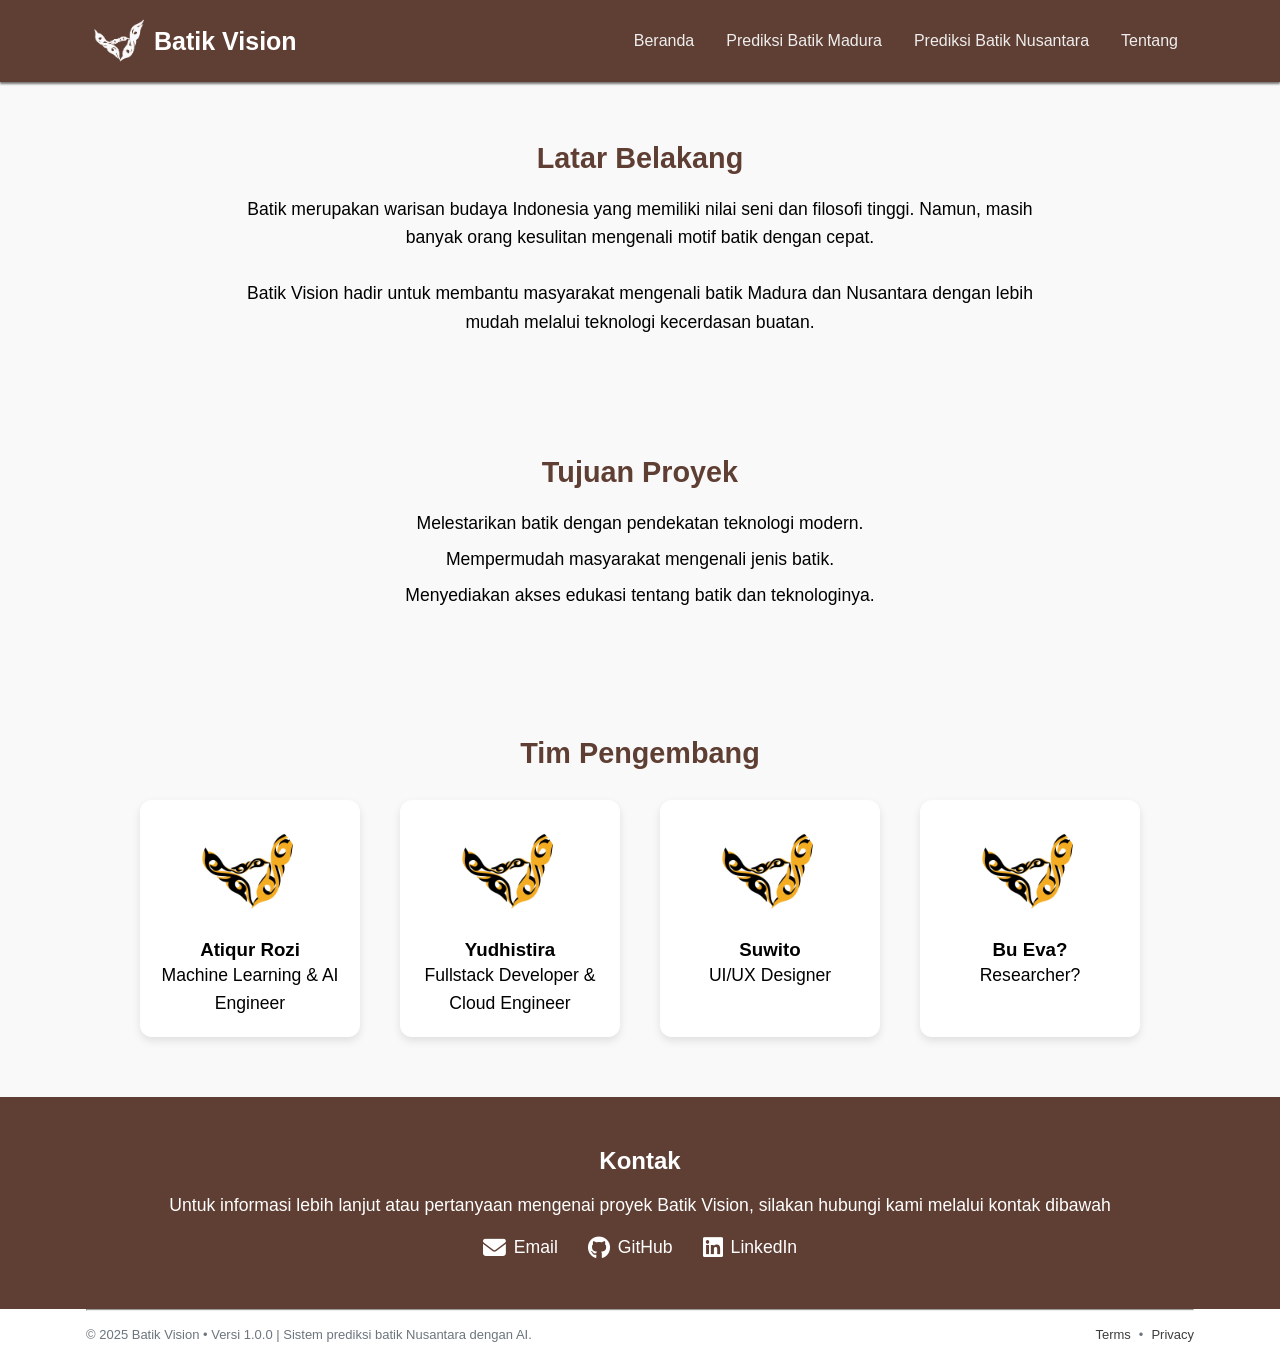
==== about.html @ ee640bbd "update: add about.html, add burger (mobile view) & change hero" ====
<!DOCTYPE html>
<html lang="id">
<head>
  <meta charset="UTF-8" />
  <meta name="viewport" content="width=device-width, initial-scale=1.0" />
  <title>Tentang - Batik Vision</title>
  <link rel="stylesheet" href="src/styles/styles.css" />
  <link rel="stylesheet" href="src/styles/responsive.css" />
  <link rel="shortcut icon" href="src/images/logo-bv.png" type="image/x-icon" />
  <link rel="stylesheet" href="https://cdnjs.cloudflare.com/ajax/libs/font-awesome/6.5.0/css/all.min.css">
</head>
<body>
    <!-- Navbar -->
    <nav>
      <div class="nav-container">
        <div class="container">
          <div class="nav-content">
            <div class="brand-name">
                <a href="index.html" class="brand-link">
                    <img src="src/images/logo-putih.png" alt="Batik Vision Logo" class="brand-logo">
                    <span>Batik Vision</span>
                 </a>
            </div>
            <!-- Hamburger Button -->
            <button id="hamburger" class="hamburger">☰</button>
            <ul class="nav-list">
              <li><a href="index.html">Beranda</a></li>
              <li><a href="batikmadura.html">Prediksi Batik Madura</a></li>
              <li><a href="batiknusantara.html">Prediksi Batik Nusantara</a></li>
              <li><a href="about.html">Tentang</a></li>
            </ul>
          </div>
        </div>
      </div>
    </nav>

    <!-- Latar Belakang -->
    <section class="about-section">
      <div class="container">
        <h2>Latar Belakang</h2>
        <p>
          Batik merupakan warisan budaya Indonesia yang memiliki nilai seni dan filosofi tinggi. Namun, masih banyak orang kesulitan mengenali motif batik dengan cepat.
          <br><br>
          Batik Vision hadir untuk membantu masyarakat mengenali batik Madura dan Nusantara dengan lebih mudah melalui teknologi kecerdasan buatan.
        </p>
      </div>
    </section>

    <!-- Tujuan -->
    <section class="about-section">
      <div class="container">
        <h2>Tujuan Proyek</h2>
        <ul>
          <li>Melestarikan batik dengan pendekatan teknologi modern.</li>
          <li>Mempermudah masyarakat mengenali jenis batik.</li>
          <li>Menyediakan akses edukasi tentang batik dan teknologinya.</li>
        </ul>
      </div>
    </section>

    <!-- Tim -->
    <section class="about-section">
      <div class="container">
        <h2>Tim Pengembang</h2>
        <div class="team-grid">
          <div class="team-card">
            <img src="src/images/logo-bv.png" alt="Atiqur Rozi" />
            <h3>Atiqur Rozi</h3>
            <p>Machine Learning & AI Engineer</p>
          </div>
          <div class="team-card">
            <img src="src/images/logo-bv.png" alt="Teman" />
            <h3>Yudhistira</h3>
            <p>Fullstack Developer & Cloud Engineer</p>
          </div>
          <div class="team-card">
            <img src="src/images/logo-bv.png" alt="Yudhistira" />
            <h3>Suwito</h3>
            <p>UI/UX Designer</p>
          </div>
          <div class="team-card">
            <img src="src/images/logo-bv.png" alt="Teman" />
            <h3>Bu Eva?</h3>
            <p>Researcher?</p>
          </div>
        </div>
      </div>
    </section>

    <!-- Kontak Section -->
    <section class="kontak-section">
      <h2>Kontak</h2>
      <p>Untuk informasi lebih lanjut atau pertanyaan mengenai proyek Batik Vision, silakan hubungi kami melalui kontak dibawah</p>
      <div class="kontak-links">
        <a href="mailto:batikvision@gmail.com">
          <i class="fas fa-envelope"></i> Email
        </a>
        <a href="https://github.com/yudhistirank/Batik-Vision" target="_blank">
          <i class="fab fa-github"></i> GitHub
        </a>
        <a href="https://linkedin.com/in/username" target="_blank">
          <i class="fab fa-linkedin"></i> LinkedIn
        </a>
      </div>
    </section>

  <!-- Footer -->
    <footer>
      <div class="container">
        <hr class="footer-divider" />
        <div class="main-footer">
          <div class="copyright">
            © 2025 Batik Vision • Versi 1.0.0 | Sistem prediksi batik Nusantara dengan AI.
          </div>
          <div class="policies">
            <a href="#" class="remove-style-link">Terms</a>
            <span class="">•</span>
            <a href="#" class="remove-style-link">Privacy</a>
          </div>
        </div>
      </div>
    </footer>
</body>
</html>
---- src/styles/styles.css ----
*,
*::after,
*::before {
  box-sizing: border-box;
  margin: 0;
  padding: 0;
}

:root {
  --primary-color: #5f3e33;
  --secondary-color: #e4d4b1;

  --button-active-color: #d8905e;

  --progress-value-color: #5f3e33;

  --primary-text-color: #333333;
  --secondary-text-color: #444444;
}

body {
  font-family: Arial, Helvetica, sans-serif;

  min-height: 100vh;
}

.loading {
  width: 50px;
  height: 50px;

  border: 6px solid #f3f3f3; /* Light grey */
  border-top: 6px solid #3498db; /* Blue */
  border-radius: 50%;

  animation: spinner 1000ms linear infinite;
}

@keyframes spinner {
  0% {
    transform: rotate(0deg);
  }

  100% {
    transform: rotate(360deg);
  }
}

.brand-name {
  font-size: 1.5em;

  text-align: center;
}

.brand-name a {
  text-decoration: none;

  font-weight: 700;
}

.brand-link {
  display: flex;
  align-items: center;
  text-decoration: none;
  color: #ffffff;
  font-weight: bold;
  font-size: 25px;
}

.brand-logo {
  height: 50px; /* bisa sesuaikan */
  width: auto;
  margin-right: 10px;
}

.container {
  margin-inline: auto;

  padding: 0 16px;
}

.section-title {
  padding: 20px 0;
  font-size: 1.2em;
}

.btn {
  padding: 8px 24px;
  border: 2px solid #00000022;
  border-radius: 6px;

  display: block;
  background-color: var(--primary-color);

  font-size: 16px;
  font-weight: 500;
  color: #fff;

  transition: 150ms ease-in-out;
  cursor: pointer;
}

.btn:hover {
  background-color: var(--secondary-color);
}

.btn:active {
  background-color: var(--button-active-color);

  outline: 2px solid #00000077;
}

.remove-style-link {
  text-decoration: none;
  color: #3d3d3d !important;
}

/* Navigation */
nav {
  display: inline;
}

nav .nav-container {
  background-color: var(--primary-color);

  position: sticky;
  inset-block-start: 0;

  box-shadow: 0 2px 2px 0 #333333aa;
}

nav .nav-content {
  padding: 16px 8px;

  display: flex;

  flex-direction: column;
  justify-content: space-between;
  row-gap: 8px;
}

nav a {
  text-decoration: none;
  color: #eeeeee;
}

nav .nav-list a {
  padding: 4px 8px;
}

nav .nav-list a:hover,
nav .auth-btn-container a:hover {
  text-decoration: underline;
}

nav .nav-list {
  list-style: none;

  display: flex;
  align-items: center;
  justify-content: center;
  flex-wrap: wrap;
  gap: 16px;
}

/* Hamburger Button */
.hamburger {
  display: none;
  font-size: 24px;
  background: none;
  border: none;
  color: #fff;
  cursor: pointer;
}

/* Mobile Responsive */
@media (max-width: 768px) {
  nav .nav-content {
    flex-direction: row;
    align-items: center;
  }

  .nav-list {
    display: none;
    flex-direction: column;
    background-color: var(--primary-color);
    position: absolute;
    top: 60px;
    right: 20px;
    width: 200px;
    padding: 20px;
    border-radius: 8px;
    box-shadow: 0 2px 6px rgba(0, 0, 0, 0.3);
  }

  .nav-list.active {
    display: flex;
  }

  .hamburger {
    display: block;
  }
}

/* End of Navigation */

/* Header */
header {
  background-color: #33333355;
  height: 650px;

  background-image: url('../images/bg.png');
  background-repeat: no-repeat;
  background-size: cover;
  background-position: center;
}

header .jumbotron {
  padding: 30px 20px;

  height: 600px;
  display: flex;
}

header .inner-jumbotron {
  margin: auto;

  text-align: center;
  color: #303030;
}

header .inner-jumbotron h2 {
  font-size: 3em;
  margin-block-end: 8px;
}

header .inner-jumbotron p {
  font-size: 1em;
}
/* End of Header */

/* Main */
main {
  padding-block: 32px;
}

.predict-container {
  display: grid;
  grid-template-columns: repeat(1, minmax(0, 1fr));
  grid-template-rows: repeat(2, minmax(50px, auto));

  gap: 24px;
}

#dropArea {
  margin-block-end: 16px;
  padding: 20px;

  border: 2px dashed #cccccc;
  border-radius: 12px;
}

#dropArea.highlight {
  border-color: purple;
}

#batikFile {
  display: none;
}

#batikFileLabel {
  margin-block: 8px;
  padding-inline: 16px;

  display: inline-block;

  font-size: smaller;
}

#previewImg {
  margin-block-start: 8px;
}

#previewImg img {
  width: 100%;
}

.submit-form {
  display: flex;

  justify-content: end;
}

.result-container .loading,
.result-container #predictionError,
.result-container #result {
  display: none;
}

.result-container #waitingToPredicting {
  text-align: center;
}

.result-container #waitingToPredicting img {
  width: 60%;
  text-align: center;
}

.result-container #waitingToPredicting p {
  margin-block: 16px;

  color: var(--secondary-text-color);

  user-select: none;
}

#result .response-message {
  margin-block-end: 16px;

  text-align: center;
  font-size: 1.3rem;
}

#result .response-message .message {
  margin-inline-start: 8px;
}

#result .prediction-result > * {
  margin-block-end: 8px;
}

#result .result-title {
  font-weight: 700;
}

#result .confidence-score {
  width: 100%;

  -webkit-appearance: none;
  appearance: none;
}

#result .confidence-score::-moz-progress-bar,
#result .confidence-score::-webkit-progress-bar {
  /* background-color: #33333355; */

  background-color: #eee;
  border-radius: 2px;
  box-shadow: 0 2px 5px rgba(0, 0, 0, 0.25) inset;
}

#result .confidence-score::-webkit-progress-value {
  background-color: var(--progress-value-color);
}
/* End of Main */

/* Start of Footer */
.main-footer {
  padding-block: 16px;

  display: flex;
  justify-content: space-between;

  color: #6c757d;
  font-size: small;
}

.footer-divider {
  border-block-width: 0.5px;
  border-block-color: rgb(238, 238, 238);
}

.main-footer .policies {
  display: flex;

  justify-content: space-between;
  gap: 8px;
}
/* End of Main */

/* Hero umum */
.hero {
  padding: 10px;
  text-align: center;
  color: white;
  background-size: cover;
  background-position: center;
  border-radius: 0 0 30px 30px;
}

/* Hero untuk halaman utama */
.hero-home {
  background-image: url('../images/beranda.png');
}

/* Hero untuk halaman Batik Madura */
.hero-madura {
  background-image: url('../images/BatikMaduraKu.png');
}

/* Hero untuk halaman Batik Nusantara */
.hero-nusantara {
  background-image: url('../images/BatikNusantara.png');
}

/* Statistik Section */
.stats-section {
  padding: 100px 20px;
  background-color: #f9f5ef;
  text-align: center;
}

.stats-container {
  display: flex;
  justify-content: center;
  gap: 60px;
  flex-wrap: wrap;
}

.stat-item {
  flex: 1 1 200px;
  padding: 20px;
}

.stat-item h2 {
  font-size: 2.5em;
  color: var(--primary-color);
}

.stat-item p {
  margin-top: 8px;
  font-size: 1em;
  color: var(--secondary-text-color);
}

/* Testimoni Section */
.testimoni-section {
  padding: 105px 10px;
  background-color: #fff;
  text-align: center;
}

.testimoni-container {
  display: flex;
  justify-content: center;
  gap: 20px;
  flex-wrap: wrap;
}

.testimoni-card {
  background: #f9f5ef;
  padding: 20px;
  border-radius: 10px;
  box-shadow: 0 2px 8px rgba(0,0,0,0.1);
  max-width: 300px;
}

.testimoni-card p {
  font-style: italic;
  margin-bottom: 10px;
}

.testimoni-card h4 {
  font-weight: bold;
  color: var(--primary-color);
}

/* CTA Section */
.cta-section {
  text-align: center;
  padding: 50px 20px;
  background-color: var(--primary-color);
  color: white;
}

.cta-section h2 {
  font-size: 2em;
  margin-bottom: 16px;
}

/* Tombol CTA */
.cta-buttons {
  display: flex;
  justify-content: center;   /* tombol selalu ke tengah */
  align-items: center;
  gap: 20px;                 /* jarak antar tombol */
  margin-top: 20px;
  flex-wrap: wrap;           /* biar responsif di layar kecil */
}

.cta-buttons .btn {
  padding: 12px 24px;
  background-color: var(--primary-color);
  color: var(--secondary-color);
  border-radius: 8px;
  font-weight: 600;
  text-decoration: none;
  transition: all 0.3s ease;
}

.cta-buttons .btn:hover {
  background-color: var(--primary-color);
  color: #fff; /* teks jadi kebalikan warna bg */
}

.cta-section p {
  font-size: 1.1em;
  margin-bottom: 20px;
  color: white; /* biar kelihatan di bg gelap */
}

/* About Page */
.about-section {
  padding: 60px 20px;
  text-align: center;
  background-color: #f9f9f9; /* abu muda */
}

.about-section h2 {
  font-size: 1.8em;
  margin-bottom: 20px;
  color: var(--primary-color);
}

.about-section p, 
.about-section ul {
  max-width: 800px;
  margin: 0 auto;
  font-size: 1.1em;
  line-height: 1.6;
}

.about-section ul {
  list-style: none;
  padding: 0;
}

.about-section ul li {
  margin: 8px 0;
}

/* Team Grid */
.team-grid {
  display: flex;
  justify-content: center;
  gap: 40px;
  flex-wrap: wrap;
  margin-top: 30px;
}

.team-card {
  background: #fff;
  border-radius: 12px;
  padding: 20px;
  width: 220px;
  box-shadow: 0 4px 8px rgba(0,0,0,0.1);
  text-align: center;
}

.team-card img {
  width: 100px;
  height: 100px;
  border-radius: 50%;
  object-fit: cover;
  margin-bottom: 15px;
}

/* Kontak Section */
.kontak-section {
  padding: 50px 20px;
  background-color: var(--primary-color);
  color: #fff;
  text-align: center;
}

.kontak-section h2 {
  color: #fff;
  margin-bottom: 20px;
}

.kontak-section p {
  font-size: 1.1em;
  margin-bottom: 15px;
}

.kontak-section ul {
  list-style: none;      /* hilangkan bullet */
  padding: 0;
  margin: 0 auto;
  display: inline-block; /* biar rata tengah */
  text-align: left;      /* isi teks rata kiri */
}

.kontak-section ul li {
  margin: 8px 0;
  font-size: 1.05em;
}

.kontak-section ul li {
  margin: 10px 0;
  font-size: 1.05em;
}

.kontak-section ul li i {
  margin-right: 8px;
  color: #fff; /* warna ikon */
}
.kontak-section ul li a {
  color: #fff; 
  text-decoration: none;
  transition: color 0.3s ease;
}
.kontak-section ul li a:hover {
  color: var(--primary-color);
}

.kontak-links {
  display: flex;
  justify-content: center;
  gap: 30px; /* jarak antar ikon */
  margin-top: 20px;
}

.kontak-links a {
  color: #fff;
  font-size: 1.1em;
  text-decoration: none;
  display: flex;
  align-items: center;
  gap: 8px; /* jarak ikon ke teks */
  transition: color 0.3s ease;
}

.kontak-links a:hover {
  color: var(--primary-color);
}

.kontak-links i {
  font-size: 1.3em;
}
---- src/styles/responsive.css ----
/* Small devices (landscape phones, 576px and up) */
@media screen and (min-width: 576px) {
  .container {
    max-width: 540px;
  }

  nav .nav-container {
    max-width: 100%;
  }

  header .inner-jumbotron h2 {
    font-size: 3.5em;
    margin-block-end: 8px;
  }
}

/* Medium devices (tablets, 768px and up) */
@media screen and (min-width: 768px) {
  .container {
    max-width: 720px;
  }

  nav .nav-content {
    flex-direction: initial;
  }

  .predict-container {
    grid-template-columns: repeat(2, minmax(0, 1fr));
  }
}

/* Large devices (desktops, 992px and up) */
@media screen and (min-width: 992px) {
  .container {
    max-width: 960px;
  }

  .predict-form {
    max-width: 600px;
  }

  header .inner-jumbotron h2 {
    font-size: 4em;
    margin-block-end: 8px;
  }

  header .inner-jumbotron p {
    font-size: 1.3em;
  }
}

/* X-Large devices (large desktops, 1200px and up) */
@media screen and (min-width: 1200px) {
  .container {
    max-width: 1140px;
  }
}

/* XX-Large devices (larger desktops, 1400px and up) */
@media screen and (min-width: 1400px) {
  .container {
    max-width: 1320px;
  }
}
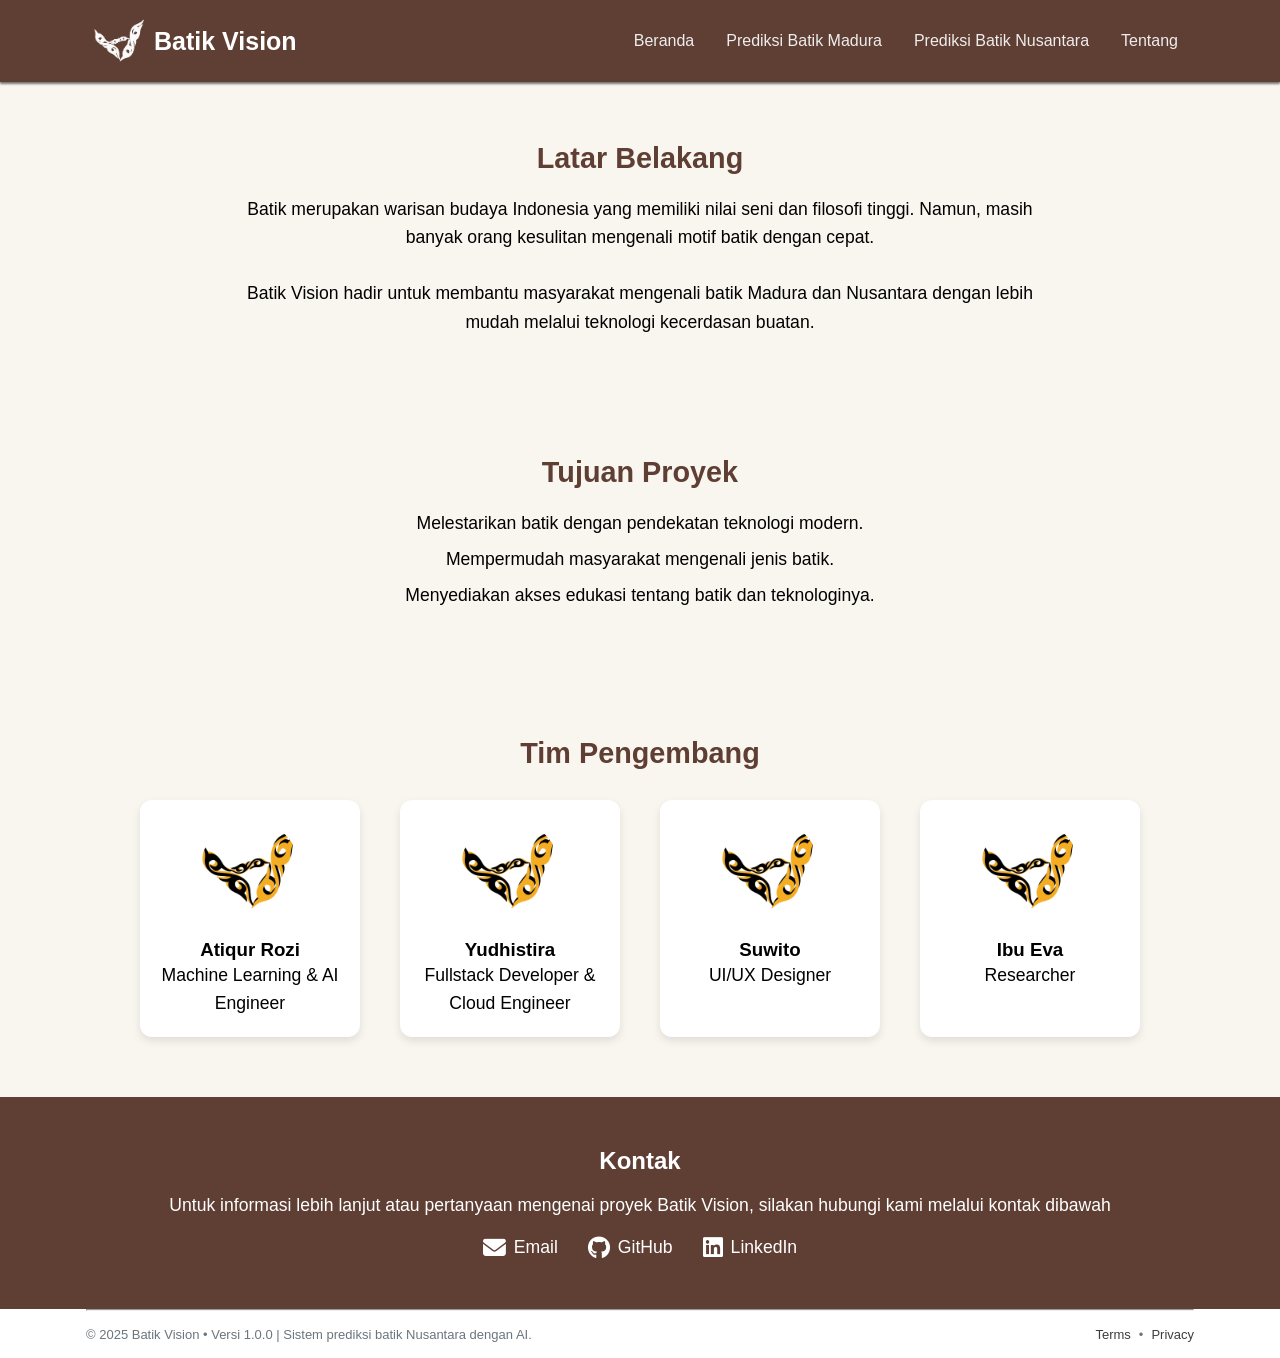
==== commit aeca950d: "update: fix bug burger, ganti hero" ====
--- a/about.html
+++ b/about.html
@@ -80,8 +80,8 @@
           </div>
           <div class="team-card">
             <img src="src/images/logo-bv.png" alt="Teman" />
-            <h3>Bu Eva?</h3>
-            <p>Researcher?</p>
+            <h3>Ibu Eva</h3>
+            <p>Researcher</p>
           </div>
         </div>
       </div>
@@ -120,5 +120,6 @@
         </div>
       </div>
     </footer>
+    <script src="src/scripts/utils.js"></script>
 </body>
 </html>
--- a/src/styles/styles.css
+++ b/src/styles/styles.css
@@ -121,18 +121,14 @@
 
 nav .nav-container {
   background-color: var(--primary-color);
-
   position: sticky;
   inset-block-start: 0;
-
   box-shadow: 0 2px 2px 0 #333333aa;
 }
 
 nav .nav-content {
   padding: 16px 8px;
-
-  display: flex;
-
+  display: flex;
   flex-direction: column;
   justify-content: space-between;
   row-gap: 8px;
@@ -152,13 +148,11 @@
   text-decoration: underline;
 }
 
-nav .nav-list {
+/* Default nav-list (mobile first: hidden) */
+.nav-list {
   list-style: none;
-
-  display: flex;
-  align-items: center;
-  justify-content: center;
-  flex-wrap: wrap;
+  display: none;
+  flex-direction: column;
   gap: 16px;
 }
 
@@ -172,7 +166,7 @@
   cursor: pointer;
 }
 
-/* Mobile Responsive */
+/* Mobile (≤768px) */
 @media (max-width: 768px) {
   nav .nav-content {
     flex-direction: row;
@@ -201,6 +195,31 @@
   }
 }
 
+/* Desktop (≥769px) */
+@media (min-width: 769px) {
+  .nav-list {
+    display: flex;
+    flex-direction: row;
+    align-items: center;
+    justify-content: center;
+    flex-wrap: wrap;
+    gap: 16px;
+    position: static;
+    background: none;
+    box-shadow: none;
+  }
+
+  .hamburger {
+    display: none;
+  }
+
+  nav .nav-content {
+    flex-direction: row;
+    align-items: center;
+    justify-content: space-between;
+  }
+}
+
 /* End of Navigation */
 
 /* Header */
@@ -480,11 +499,11 @@
 /* Tombol CTA */
 .cta-buttons {
   display: flex;
-  justify-content: center;   /* tombol selalu ke tengah */
+  justify-content: center;   
   align-items: center;
-  gap: 20px;                 /* jarak antar tombol */
+  gap: 20px;                 
   margin-top: 20px;
-  flex-wrap: wrap;           /* biar responsif di layar kecil */
+  flex-wrap: wrap;           
 }
 
 .cta-buttons .btn {
@@ -499,20 +518,20 @@
 
 .cta-buttons .btn:hover {
   background-color: var(--primary-color);
-  color: #fff; /* teks jadi kebalikan warna bg */
+  color: #fff; 
 }
 
 .cta-section p {
   font-size: 1.1em;
   margin-bottom: 20px;
-  color: white; /* biar kelihatan di bg gelap */
+  color: white; 
 }
 
 /* About Page */
 .about-section {
   padding: 60px 20px;
   text-align: center;
-  background-color: #f9f9f9; /* abu muda */
+  background-color: #f9f5ef; 
 }
 
 .about-section h2 {
@@ -583,11 +602,11 @@
 }
 
 .kontak-section ul {
-  list-style: none;      /* hilangkan bullet */
+  list-style: none;      
   padding: 0;
   margin: 0 auto;
-  display: inline-block; /* biar rata tengah */
-  text-align: left;      /* isi teks rata kiri */
+  display: inline-block;
+  text-align: left;
 }
 
 .kontak-section ul li {
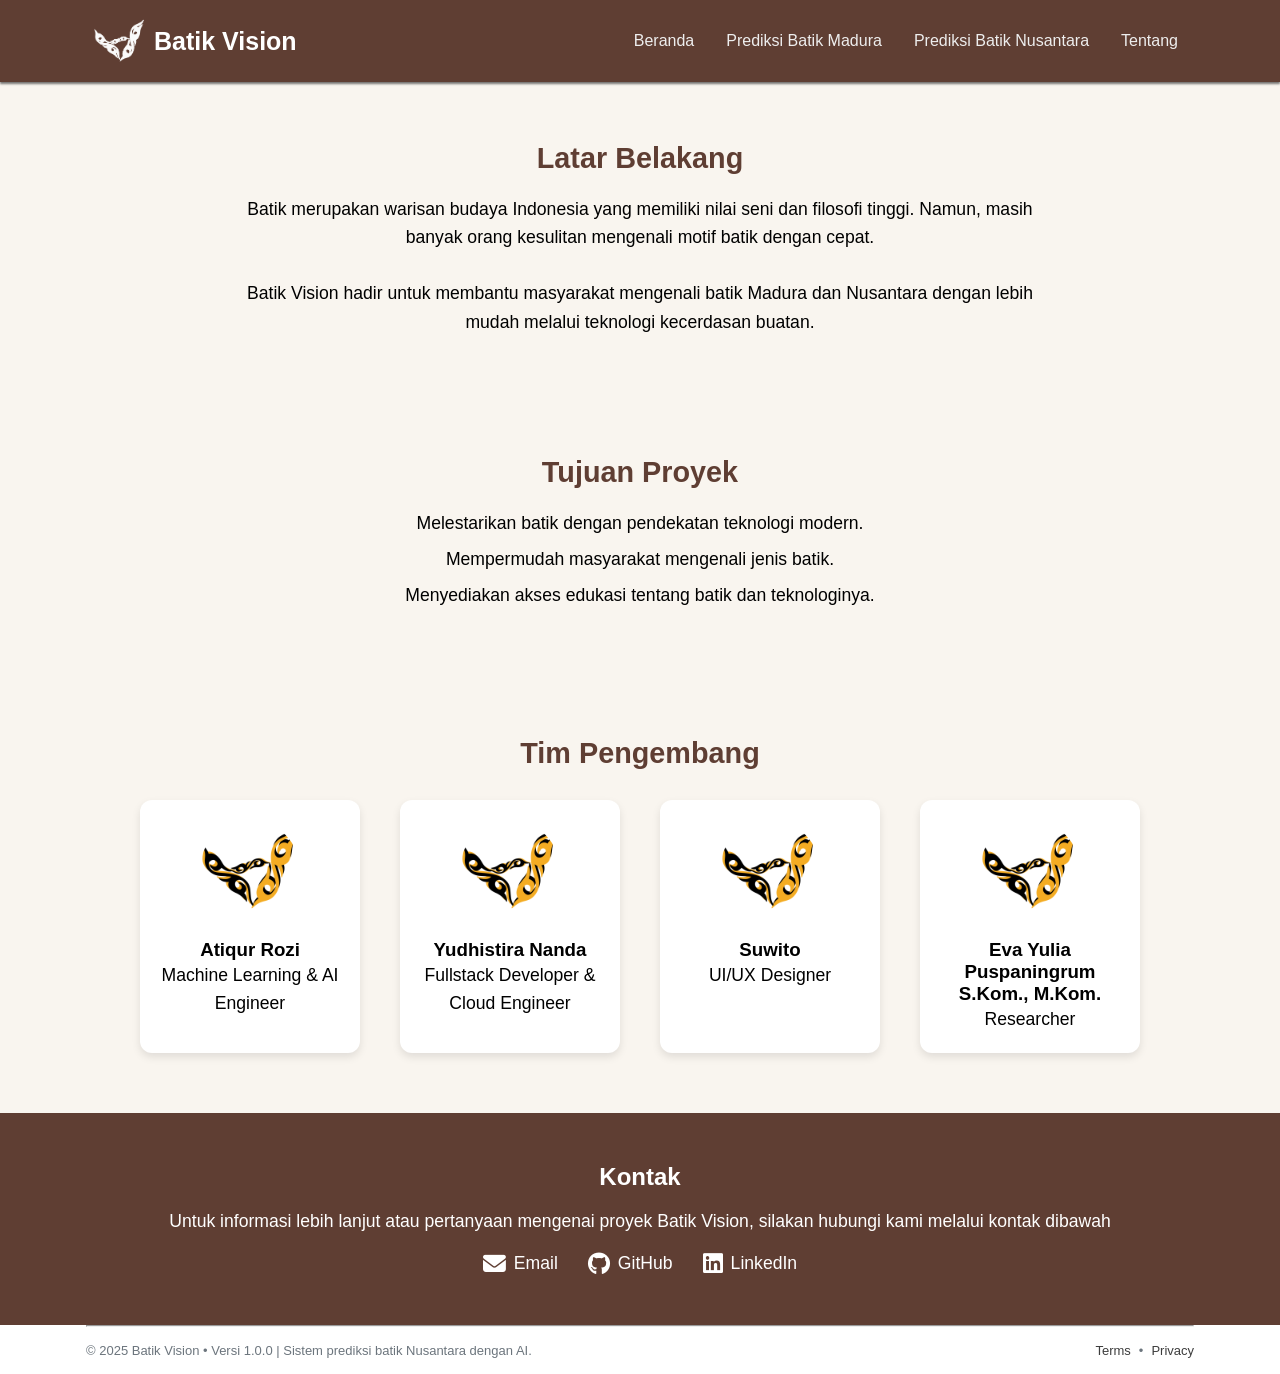
==== commit ab5d3577: "update: rubah nama" ====
--- a/about.html
+++ b/about.html
@@ -69,18 +69,18 @@
             <p>Machine Learning & AI Engineer</p>
           </div>
           <div class="team-card">
-            <img src="src/images/logo-bv.png" alt="Teman" />
-            <h3>Yudhistira</h3>
+            <img src="src/images/logo-bv.png" alt="Yudhistira" />
+            <h3>Yudhistira Nanda</h3>
             <p>Fullstack Developer & Cloud Engineer</p>
           </div>
           <div class="team-card">
-            <img src="src/images/logo-bv.png" alt="Yudhistira" />
+            <img src="src/images/logo-bv.png" alt="Suwito" />
             <h3>Suwito</h3>
             <p>UI/UX Designer</p>
           </div>
           <div class="team-card">
             <img src="src/images/logo-bv.png" alt="Teman" />
-            <h3>Ibu Eva</h3>
+            <h3>Eva Yulia Puspaningrum S.Kom., M.Kom.</h3>
             <p>Researcher</p>
           </div>
         </div>
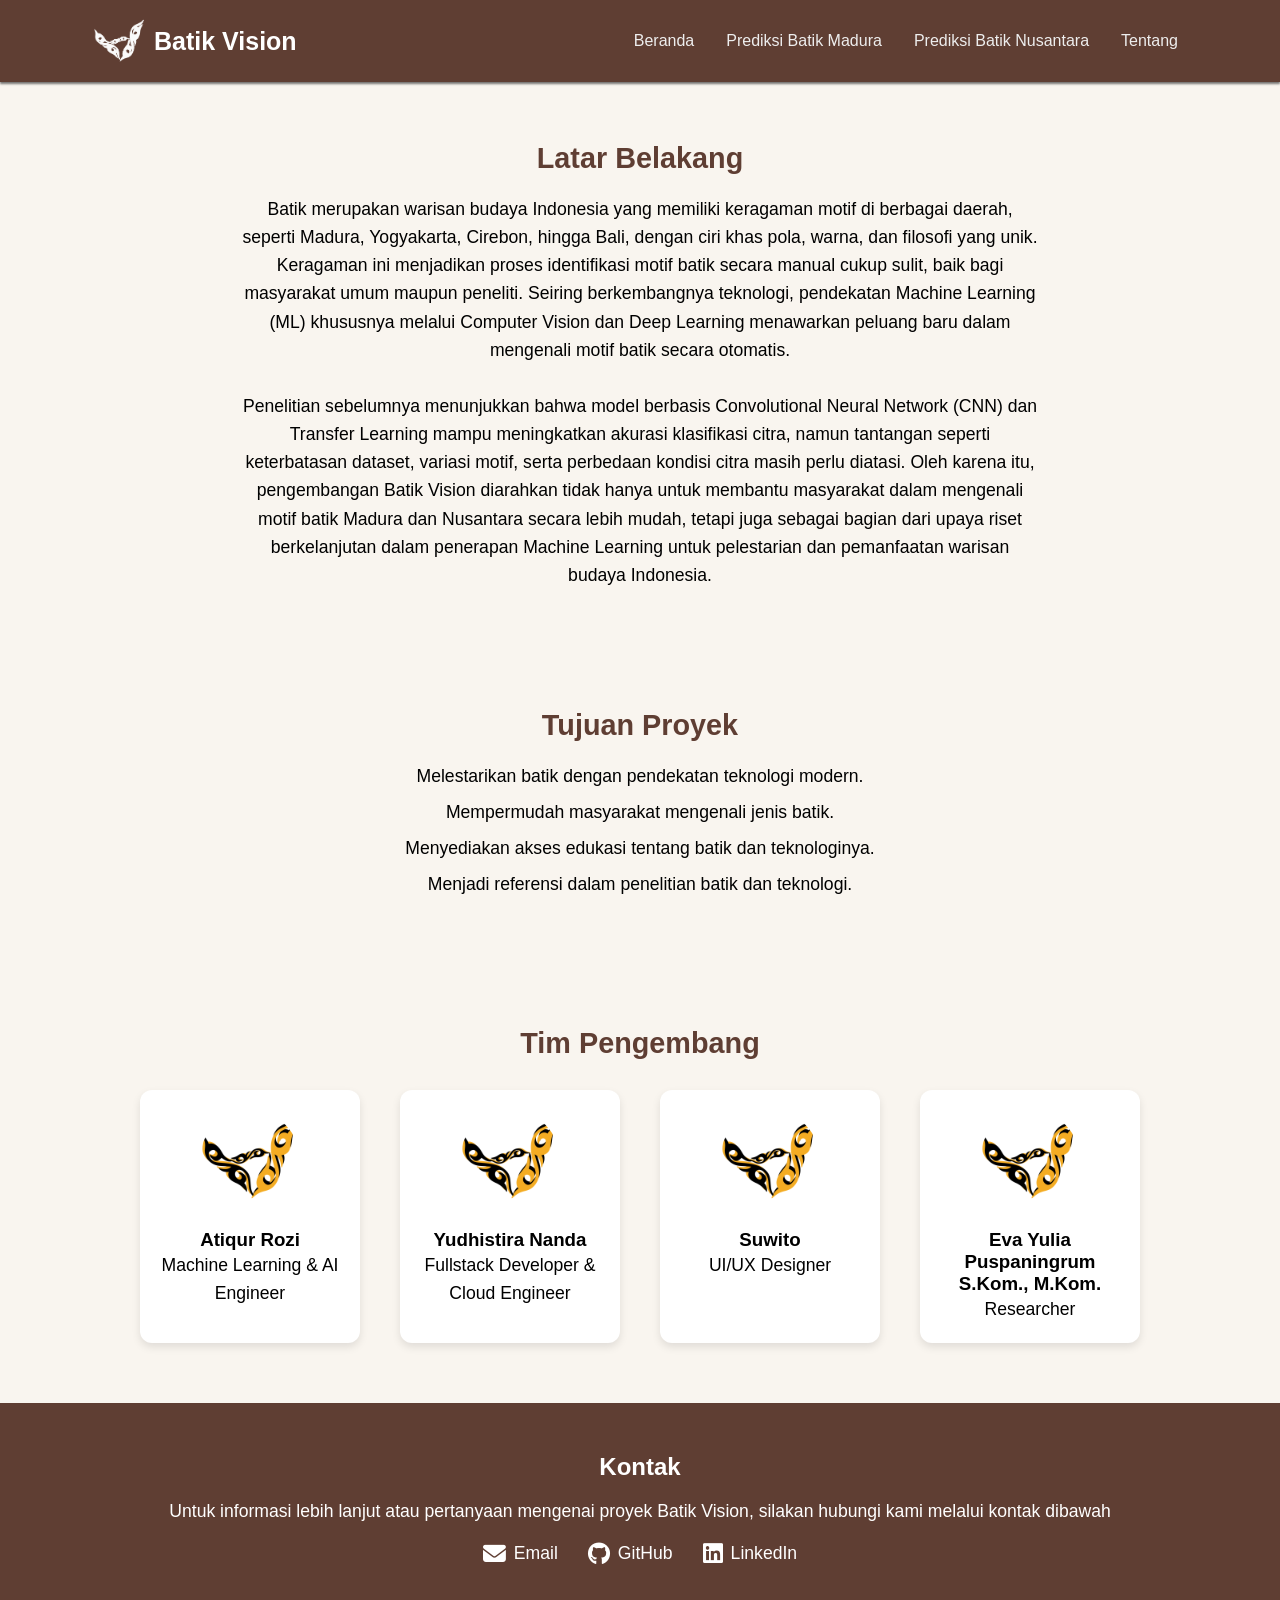
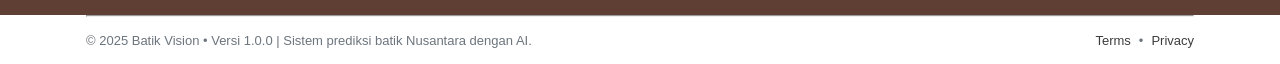
==== commit 434534f0: "update: rubah hal. tentang" ====
--- a/about.html
+++ b/about.html
@@ -39,9 +39,9 @@
       <div class="container">
         <h2>Latar Belakang</h2>
         <p>
-          Batik merupakan warisan budaya Indonesia yang memiliki nilai seni dan filosofi tinggi. Namun, masih banyak orang kesulitan mengenali motif batik dengan cepat.
+          Batik merupakan warisan budaya Indonesia yang memiliki keragaman motif di berbagai daerah, seperti Madura, Yogyakarta, Cirebon, hingga Bali, dengan ciri khas pola, warna, dan filosofi yang unik. Keragaman ini menjadikan proses identifikasi motif batik secara manual cukup sulit, baik bagi masyarakat umum maupun peneliti. Seiring berkembangnya teknologi, pendekatan Machine Learning (ML) khususnya melalui Computer Vision dan Deep Learning menawarkan peluang baru dalam mengenali motif batik secara otomatis.
           <br><br>
-          Batik Vision hadir untuk membantu masyarakat mengenali batik Madura dan Nusantara dengan lebih mudah melalui teknologi kecerdasan buatan.
+          Penelitian sebelumnya menunjukkan bahwa model berbasis Convolutional Neural Network (CNN) dan Transfer Learning mampu meningkatkan akurasi klasifikasi citra, namun tantangan seperti keterbatasan dataset, variasi motif, serta perbedaan kondisi citra masih perlu diatasi. Oleh karena itu, pengembangan Batik Vision diarahkan tidak hanya untuk membantu masyarakat dalam mengenali motif batik Madura dan Nusantara secara lebih mudah, tetapi juga sebagai bagian dari upaya riset berkelanjutan dalam penerapan Machine Learning untuk pelestarian dan pemanfaatan warisan budaya Indonesia.
         </p>
       </div>
     </section>
@@ -54,6 +54,7 @@
           <li>Melestarikan batik dengan pendekatan teknologi modern.</li>
           <li>Mempermudah masyarakat mengenali jenis batik.</li>
           <li>Menyediakan akses edukasi tentang batik dan teknologinya.</li>
+          <li>Menjadi referensi dalam penelitian batik dan teknologi.</li>
         </ul>
       </div>
     </section>
--- a/src/styles/styles.css
+++ b/src/styles/styles.css
@@ -650,7 +650,7 @@
 }
 
 .kontak-links a:hover {
-  color: var(--primary-color);
+  color: var(--secondary-color);
 }
 
 .kontak-links i {
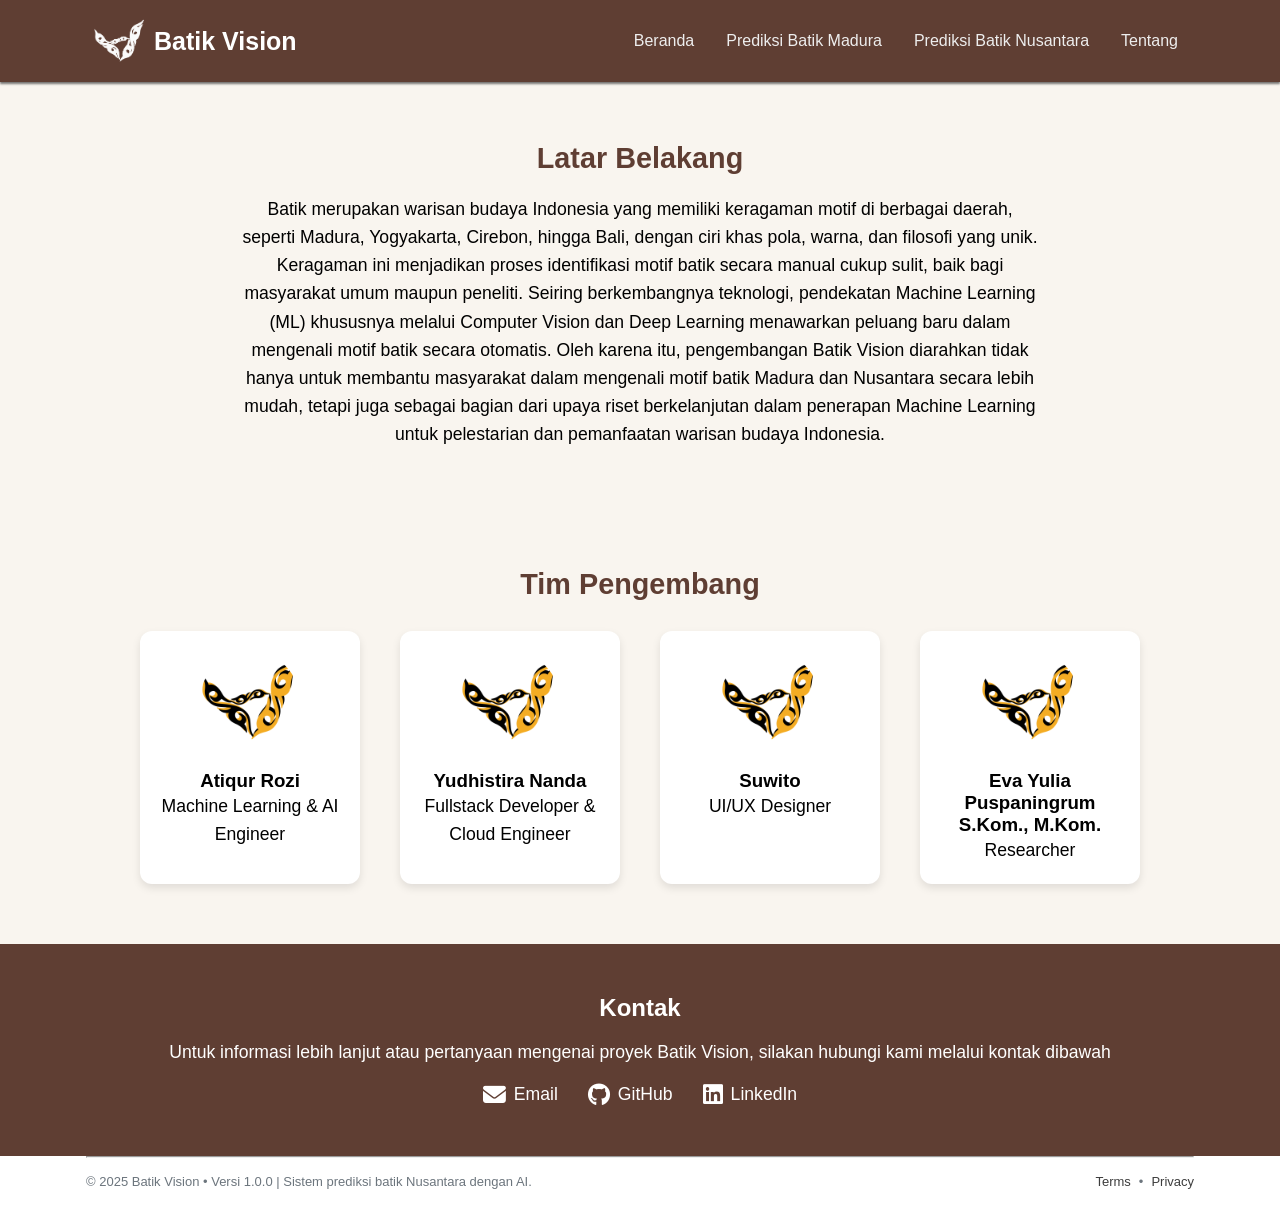
==== commit e692e6e4: "update: hapus tujuan" ====
--- a/about.html
+++ b/about.html
@@ -40,22 +40,8 @@
         <h2>Latar Belakang</h2>
         <p>
           Batik merupakan warisan budaya Indonesia yang memiliki keragaman motif di berbagai daerah, seperti Madura, Yogyakarta, Cirebon, hingga Bali, dengan ciri khas pola, warna, dan filosofi yang unik. Keragaman ini menjadikan proses identifikasi motif batik secara manual cukup sulit, baik bagi masyarakat umum maupun peneliti. Seiring berkembangnya teknologi, pendekatan Machine Learning (ML) khususnya melalui Computer Vision dan Deep Learning menawarkan peluang baru dalam mengenali motif batik secara otomatis.
-          <br><br>
-          Penelitian sebelumnya menunjukkan bahwa model berbasis Convolutional Neural Network (CNN) dan Transfer Learning mampu meningkatkan akurasi klasifikasi citra, namun tantangan seperti keterbatasan dataset, variasi motif, serta perbedaan kondisi citra masih perlu diatasi. Oleh karena itu, pengembangan Batik Vision diarahkan tidak hanya untuk membantu masyarakat dalam mengenali motif batik Madura dan Nusantara secara lebih mudah, tetapi juga sebagai bagian dari upaya riset berkelanjutan dalam penerapan Machine Learning untuk pelestarian dan pemanfaatan warisan budaya Indonesia.
+          Oleh karena itu, pengembangan Batik Vision diarahkan tidak hanya untuk membantu masyarakat dalam mengenali motif batik Madura dan Nusantara secara lebih mudah, tetapi juga sebagai bagian dari upaya riset berkelanjutan dalam penerapan Machine Learning untuk pelestarian dan pemanfaatan warisan budaya Indonesia.
         </p>
-      </div>
-    </section>
-
-    <!-- Tujuan -->
-    <section class="about-section">
-      <div class="container">
-        <h2>Tujuan Proyek</h2>
-        <ul>
-          <li>Melestarikan batik dengan pendekatan teknologi modern.</li>
-          <li>Mempermudah masyarakat mengenali jenis batik.</li>
-          <li>Menyediakan akses edukasi tentang batik dan teknologinya.</li>
-          <li>Menjadi referensi dalam penelitian batik dan teknologi.</li>
-        </ul>
       </div>
     </section>
 
